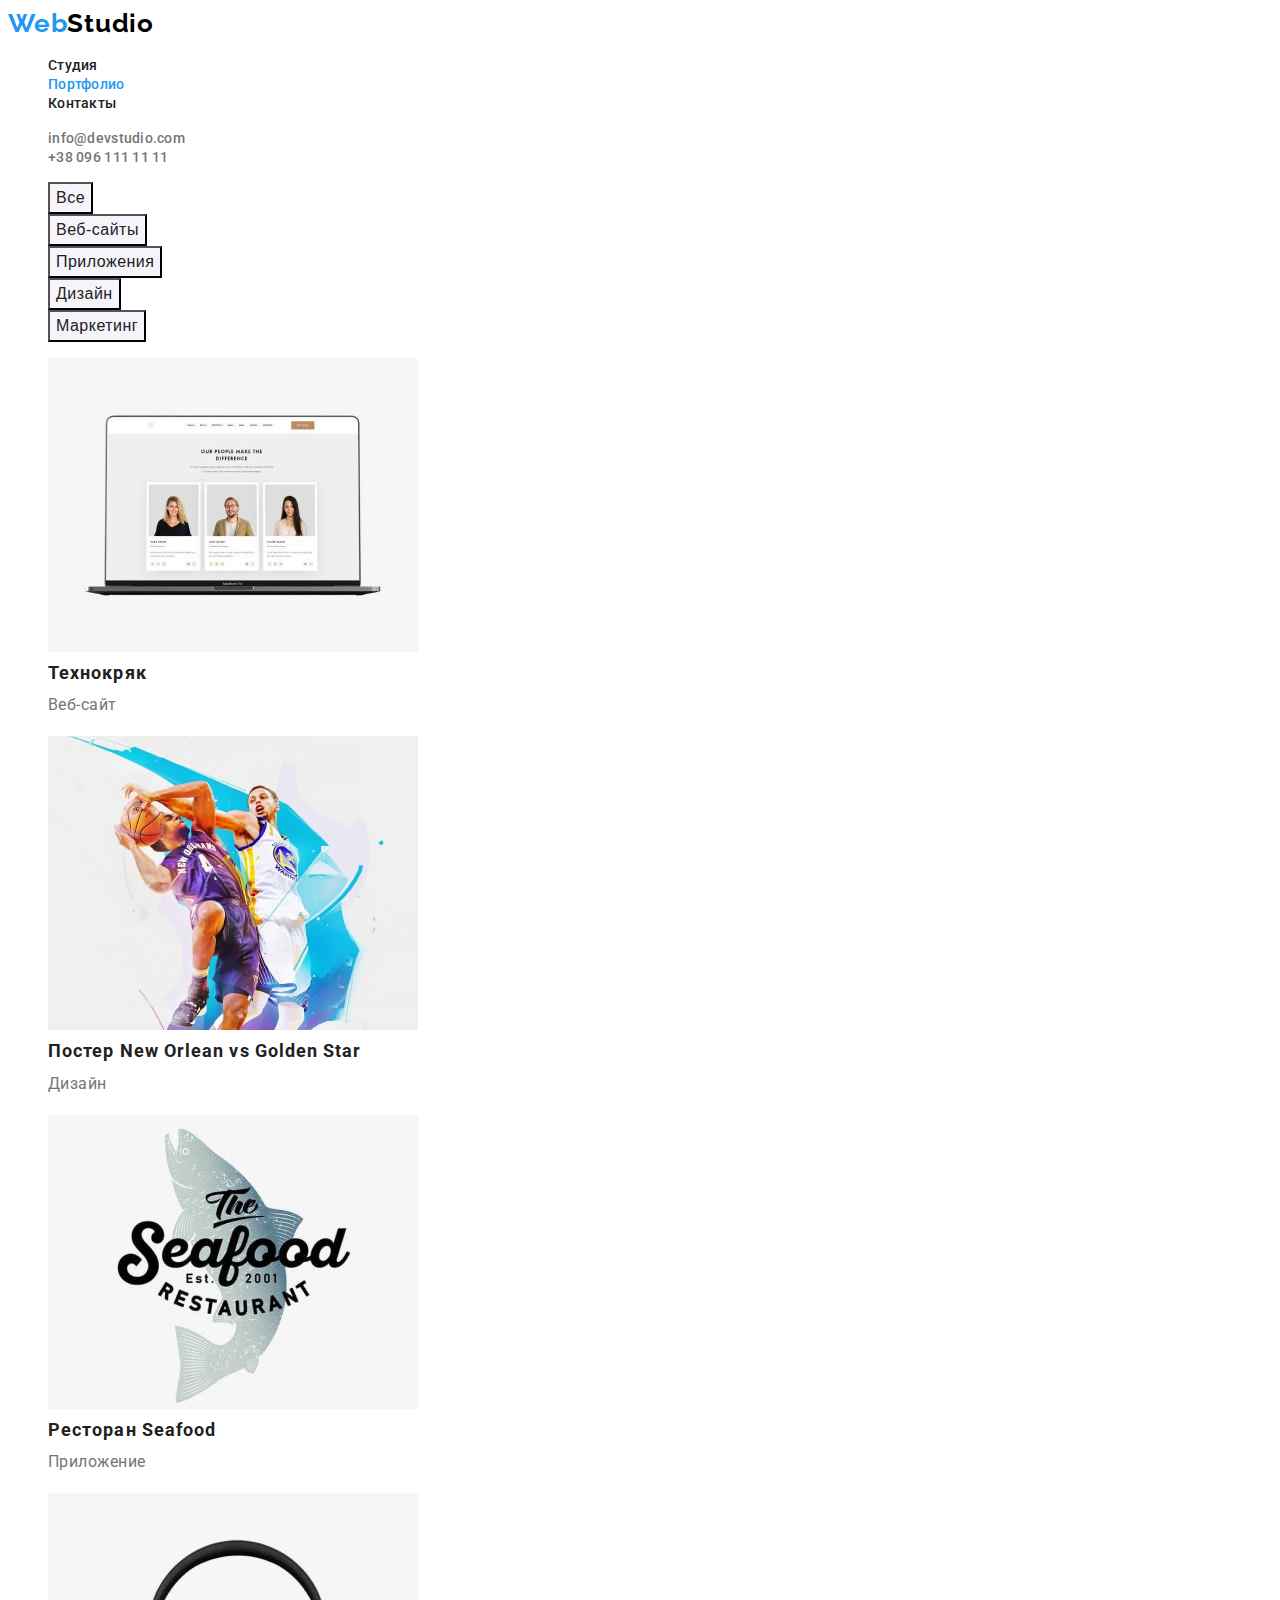
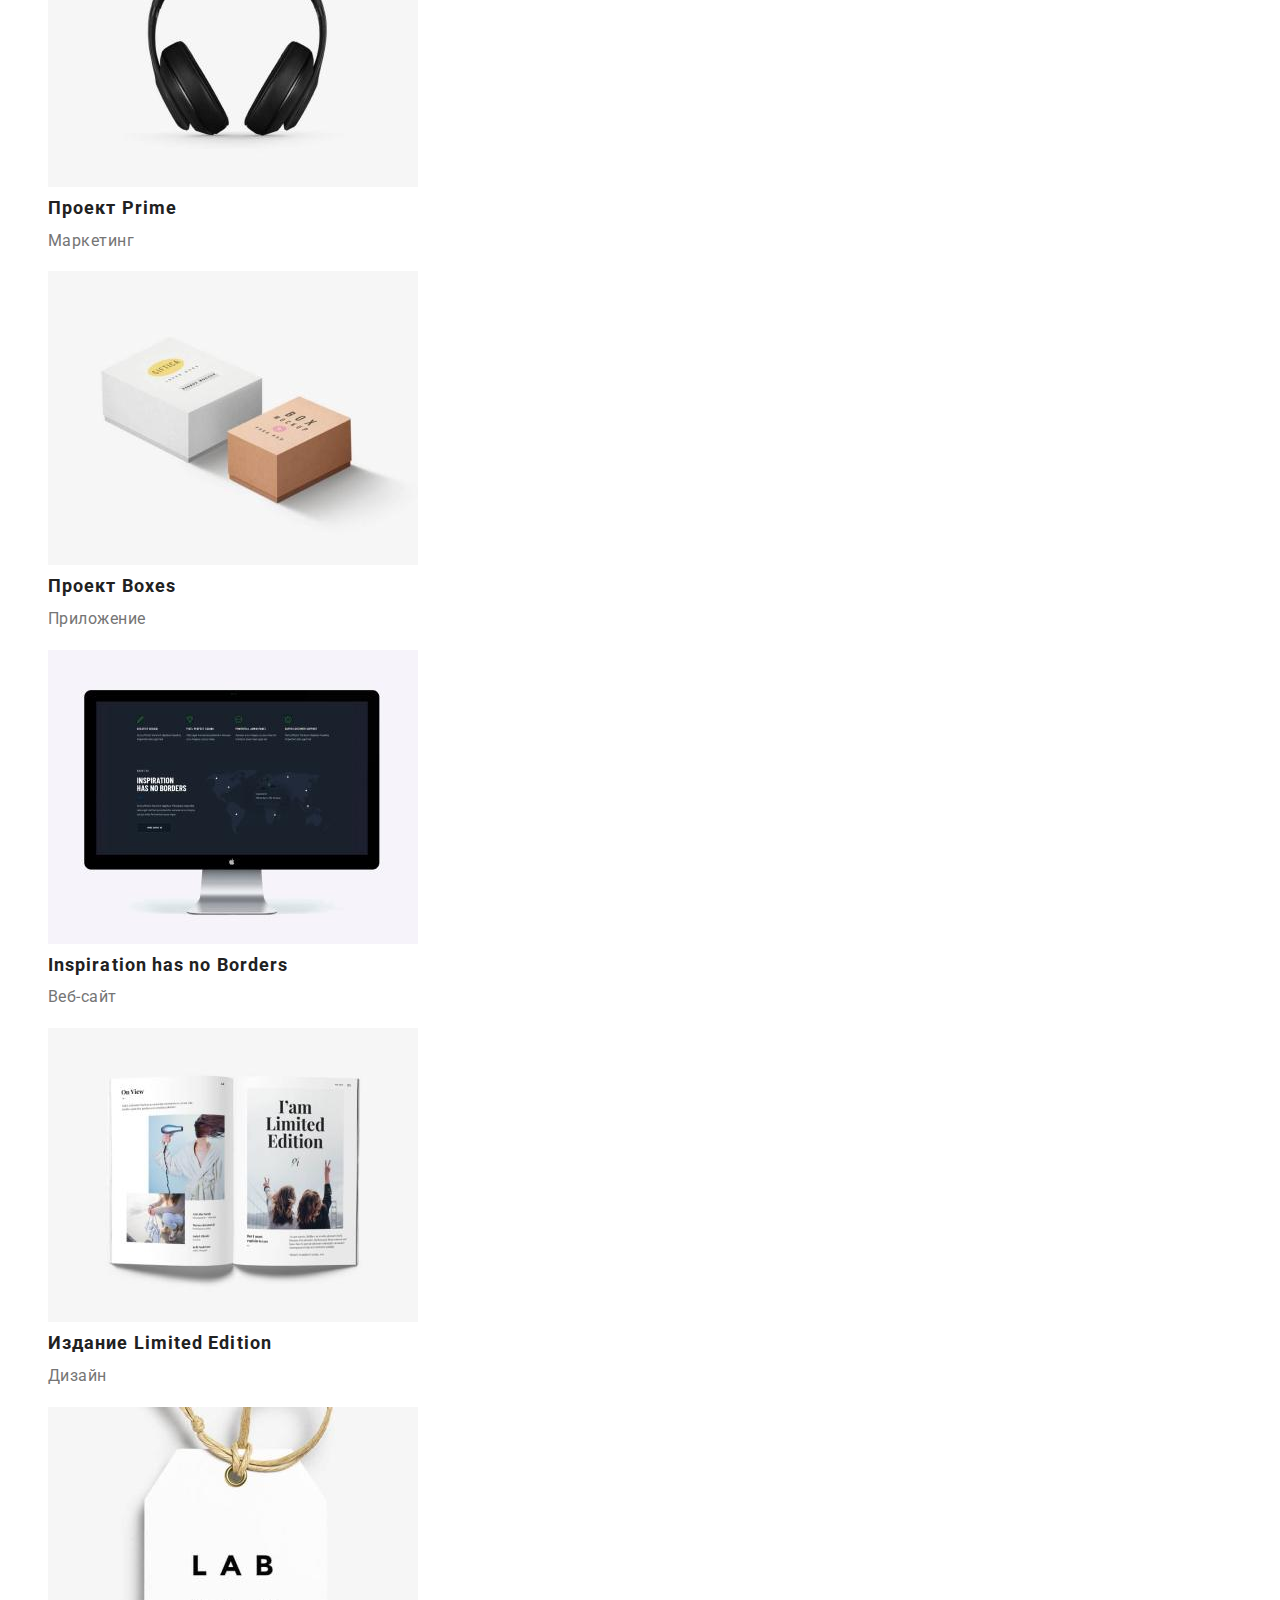
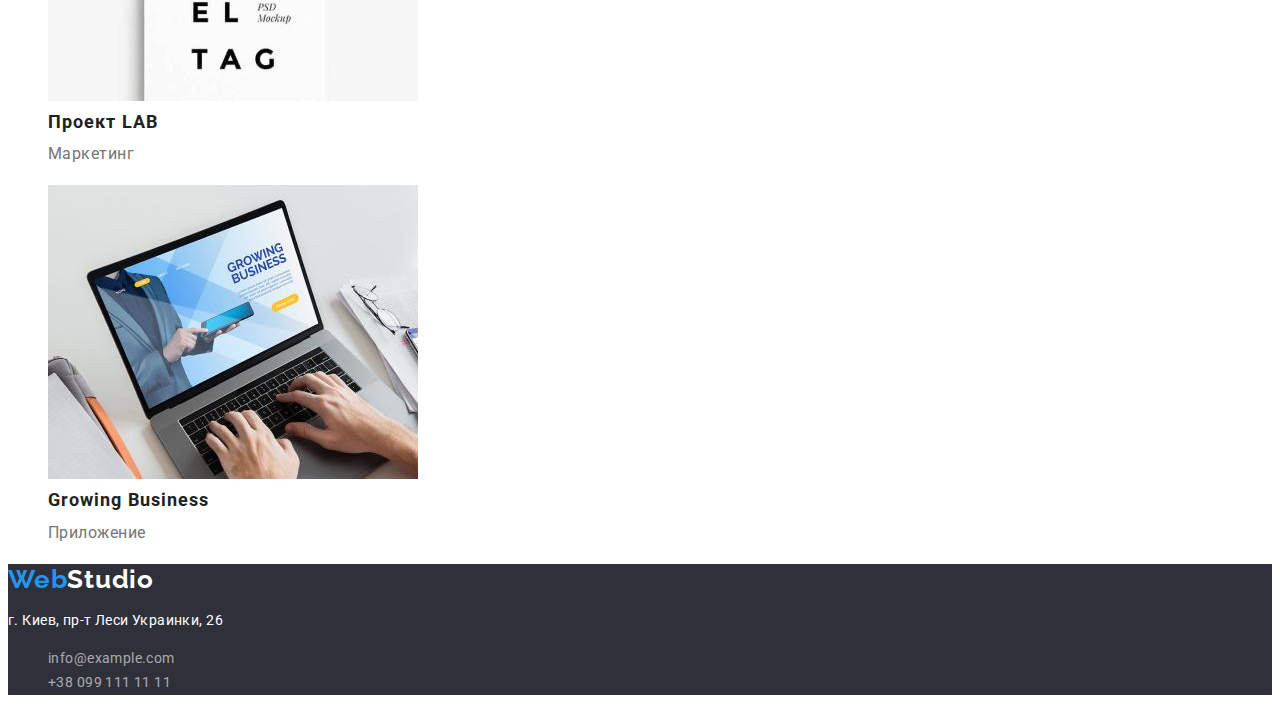
==== portfolio.html @ 773469b7 "Copies all project files from final commit of goit-markup-hw-02 repository" ====
<!DOCTYPE html>
<html lang="ru">
  <head>
    <meta charset="UTF-8" />
    <meta http-equiv="X-UA-Compatible" content="IE=edge" />
    <meta name="viewport" content="width=device-width, initial-scale=1.0" />
    <title>Портфолио</title>
    <link
      rel="stylesheet"
      href="https://cdnjs.cloudflare.com/ajax/libs/modern-normalize/1.0.0/modern-normalize.css"
      integrity="sha512-Zx6MlUMKSVJoQ+83OwhdILe8cSEsCzfqThJd7J/VA2UrK6Ctj85p+xzqfyuNXE5B1k25uUdmJ2OzItbBy9GHAQ=="
      crossorigin="anonymous"
    />
    <link rel="preconnect" href="https://fonts.gstatic.com" />
    <link
      href="https://fonts.googleapis.com/css2?family=Raleway:wght@700&family=Roboto:wght@400;500;700;900&display=swap"
      rel="stylesheet"
    />
    <link rel="stylesheet" href="./CSS/styles.css" />
  </head>
  <body>
    <!--Шапка страницы-->
    <header class="header">
      <a class="logo link" lang="en" href="./index.html"
        >Web<span class="logo-header-part">Studio</span></a
      >
      <nav class="site-nav">
        <ul class="list">
          <li><a class="link action" href="./index.html">Студия</a></li>
          <li>
            <a class="link action current" href="./portfolio.html">Портфолио</a>
          </li>
          <li><a class="link action" href="">Контакты</a></li>
        </ul>
      </nav>
      <ul class="list header-contacts">
        <li>
          <a class="link action" href="mailto:info@devstudio.com"
            >info@devstudio.com</a
          >
        </li>
        <li>
          <a class="link action" href="tel:+380961111111">+38 096 111 11 11</a>
        </li>
      </ul>
    </header>

    <main>
      <!-- Портфолио -->
      <section class="projects">
        <!-- <h1>Проекты компании <span lang="en">Web Studio</span></h1> -->
        <ul class="projects-filter list">
          <li><button class="filter-btn" type="button">Все</button></li>
          <li><button class="filter-btn" type="button">Веб-сайты</button></li>
          <li><button class="filter-btn" type="button">Приложения</button></li>
          <li><button class="filter-btn" type="button">Дизайн</button></li>
          <li><button class="filter-btn" type="button">Маркетинг</button></li>
        </ul>

        <ul class="projects-list list">
          <li>
            <a class="link" href="">
              <img
                src="./images/portfolio/project-img-1.jpg"
                alt="Страница сайта на экране ноутбука"
                width="370"
                height="294"
              />
              <h2 class="project-title">Технокряк</h2>
              <p class="project-text">Веб-сайт</p>
            </a>
          </li>
          <li>
            <a class="link" href="">
              <img
                src="./images/portfolio/project-img-2.jpg"
                alt="Два баскетболиста соперничают за мяч"
                width="370"
                height="294"
              />
              <h2 class="project-title">
                Постер <span lang="en">New Orlean vs Golden Star</span>
              </h2>
              <p class="project-text">Дизайн</p>
            </a>
          </li>
          <li>
            <a class="link" href="">
              <img
                src="./images/portfolio/project-img-3.jpg"
                alt="Логотип ресторана в виде рыбы"
                width="370"
                height="294"
              />
              <h2 class="project-title">
                Ресторан <span lang="en">Seafood</span>
              </h2>
              <p class="project-text">Приложение</p>
            </a>
          </li>
          <li>
            <a class="link" href="">
              <img
                src="./images/portfolio/project-img-4.jpg"
                alt="Наушники для прослушивания музыки"
                width="370"
                height="294"
              />
              <h2 class="project-title">Проект <span lang="en">Prime</span></h2>
              <p class="project-text">Маркетинг</p>
            </a>
          </li>
          <li>
            <a class="link" href="">
              <img
                src="./images/portfolio/project-img-5.jpg"
                alt="Белая и коричневая коробки"
                width="370"
                height="294"
              />
              <h2 class="project-title">Проект <span lang="en">Boxes</span></h2>
              <p class="project-text">Приложение</p>
            </a>
          </li>
          <li>
            <a class="link" href="">
              <img
                src="./images/portfolio/project-img-6.jpg"
                alt="Веб-сайт на экране монитора компьютера"
                width="370"
                height="294"
              />
              <h2 class="project-title" lang="en">
                Inspiration has no Borders
              </h2>
              <p class="project-text">Веб-сайт</p>
            </a>
          </li>
          <li>
            <a class="link" href="">
              <img
                src="./images/portfolio/project-img-7.jpg"
                alt="Разворот журнала"
                width="370"
                height="294"
              />
              <h2 class="project-title">
                Издание <span lang="en">Limited Edition</span>
              </h2>
              <p class="project-text">Дизайн</p>
            </a>
          </li>
          <li>
            <a class="link" href="">
              <img
                src="./images/portfolio/project-img-8.jpg"
                alt="Белая бирка с надписью LAB EL TAG"
                width="370"
                height="294"
              />
              <h2 class="project-title">Проект <span lang="en">LAB</span></h2>
              <p class="project-text">Маркетинг</p>
            </a>
          </li>
          <li>
            <a class="link" href="">
              <img
                src="./images/portfolio/project-img-9.jpg"
                alt="Руки молодого человека на клавиатуре ноутбука"
                width="370"
                height="294"
              />
              <h2 class="project-title" lang="en">Growing Business</h2>
              <p class="project-text">Приложение</p>
            </a>
          </li>
        </ul>
      </section>
    </main>

    <!--Подвал страницы-->
    <footer class="footer">
      <a class="logo link" href="./index.html"
        >Web<span class="logo-footer-part">Studio</span></a
      >
      <address class="address">
        <p class="address-text">г. Киев, пр-т Леси Украинки, 26</p>
        <ul class="list footer-contacts">
          <li>
            <a class="link" href="mailto:info@example.com">info@example.com</a>
          </li>
          <li>
            <a class="link" href="tel:+380991111111">+38 099 111 11 11</a>
          </li>
        </ul>
      </address>
    </footer>
  </body>
</html>
---- CSS/styles.css ----
:root {
  /* Шрифты */
  --primary-font: 'Roboto', sans-serif;
  --secondary-font: 'Raleway', sans-serif;

  /* Фоны */
  --primary-bgc: #ffffff;
  --footer-bgc: #2f303a;
  /* Фон кнопок фильтра и фон секции команды*/
  --secondary-bgc: #f5f4fa;

  /* Заголовки h2-h3, текст кнопок фильтра, текст навигации в шапке */
  --main-title-color: #212121;

  /* Основной текст, контакты в шапке */
  --paragraph-color: #757575;

  /* Цвета логотипа */
  --primary-part-logo-color: #2196f3;
  --header-part-logo-color: #000000;
  --footer-part-logo-color: #ffffff;

  /* Состояние активности: ссылки (текст), кнопки фильтра (фон) */
  --action-color: #2196f3;

  /* Фон кнопки героя при наведении */
  --hero-btn-action-bgc: #188ce8;

  /* Почта и телефон в подвале */
  --fotter-contacts-color: rgba(255, 255, 255, 0.6);

  /* Рамка карточек проектов в портфолио */
  --project-border-color: #eeeeee;
}

body {
  font-family: var(--primary-font);
  background-color: var(--primary-bgc);
}

.list {
  list-style: none;
}

.link {
  text-decoration: none;
}

/* ===========ЛОГО============= */
.logo {
  font-family: var(--secondary-font);
  font-size: 26px;
  line-height: 1.2;
  font-weight: 700;
  letter-spacing: 0.03em;
  color: #2196f3;
}

.logo-header-part {
  color: #000000;
}

.logo-footer-part {
  color: #ffffff;
}
/* =============КОНЕЦ ЛОГО============== */

/* ===============ШАПКА========================= */
.site-nav .link,
.header-contacts .link {
  font-weight: 500;
  font-size: 14px;
  line-height: 1.14;
  letter-spacing: 0.02em;
  color: #212121;
}

.header-contacts .link {
  color: #757575;
}

.action:hover,
.action:focus {
  color: var(--action-color);
}

.site-nav .current {
  color: var(--action-color);
}
/* ===================КОНЕЦ ШАПКИ================== */

/* =================ГЕРОЙ===================== */
.hero {
  background-color: var(--footer-bgc);
}

.hero-title {
  font-weight: 900;
  font-size: 44px;
  line-height: 1.36;
  text-transform: uppercase;
  text-align: center;
  letter-spacing: 0.06em;
  color: #ffffff;
}

.hero-btn {
  font-weight: 700;
  font-size: 16px;
  line-height: 1.87;
  text-align: center;
  letter-spacing: 0.06em;
  color: #ffffff;
  background-color: #2196f3;
  cursor: pointer;
}

.action-btn:hover,
.action-btn:focus {
  background-color: var(--hero-btn-action-bgc);
}
/* ===============КОНЕЦ ГЕРОЯ=================== */

/* ================ПРЕИМУЩЕСТВА================ */
.advantages-title {
  font-weight: 700;
  font-size: 14px;
  line-height: 1.14;
  letter-spacing: 0.03em;
  text-transform: uppercase;
  color: var(--main-title-color);
}

.advantages-text {
  font-weight: 400;
  font-size: 14px;
  line-height: 1.71;
  letter-spacing: 0.03em;
  color: var(--paragraph-color);
}
/* ==============КОНЕЦ ПРЕИМУЩЕСТВА=============== */

/* ============ВОЗМОЖНОСТИ и КОМАНДА==============*/
.abilities-title,
.team-title {
  font-weight: 700;
  font-size: 36px;
  line-height: 1.17;
  /* text-align: center; */
  letter-spacing: 0.03em;
  color: var(--main-title-color);
}

.team {
  background-color: var(--secondary-bgc);
}

.team-member,
.team-member-profesion {
  font-weight: 500;
  font-size: 16px;
  line-height: 1.19;
  /* text-align: center; */
  letter-spacing: 0.03em;
  color: var(--main-title-color);
}

.team-member-profesion {
  font-weight: 400;
  color: var(--paragraph-color);
}
/* КОНЕЦ ВОЗМОЖНОСТИ и КОМАНДА */

/* ПОРТФОЛИО */
.filter-btn {
  font-weight: 500;
  font-size: 16px;
  line-height: 1.62;
  text-align: center;
  letter-spacing: 0.03em;
  color: #212121;
  background-color: var(--secondary-bgc);
  cursor: pointer;
}

.filter-btn:hover,
.filter-btn:focus {
  color: #ffffff;
  background-color: var(--action-color);
}

.project-title {
  font-weight: 700;
  font-size: 18px;
  line-height: 0.2;
  letter-spacing: 0.06em;
  color: var(--main-title-color);
}

.project-text {
  font-weight: 400;
  font-size: 16px;
  line-height: 1.87;
  letter-spacing: 0.03em;
  color: var(--paragraph-color);
}
/* КОНЕЦ ПОРТФОЛИО */

/* ПОДВАЛ */
.footer {
  background-color: var(--footer-bgc);
}
.address {
  font-weight: 400;
  font-style: normal;
  font-size: 14px;
  line-height: 1.71;
  letter-spacing: 0.03em;
  color: #ffffff;
}

.address .link {
  color: rgba(255, 255, 255, 0.6);
}
/* КОНЕЦ ПОДВАЛА */
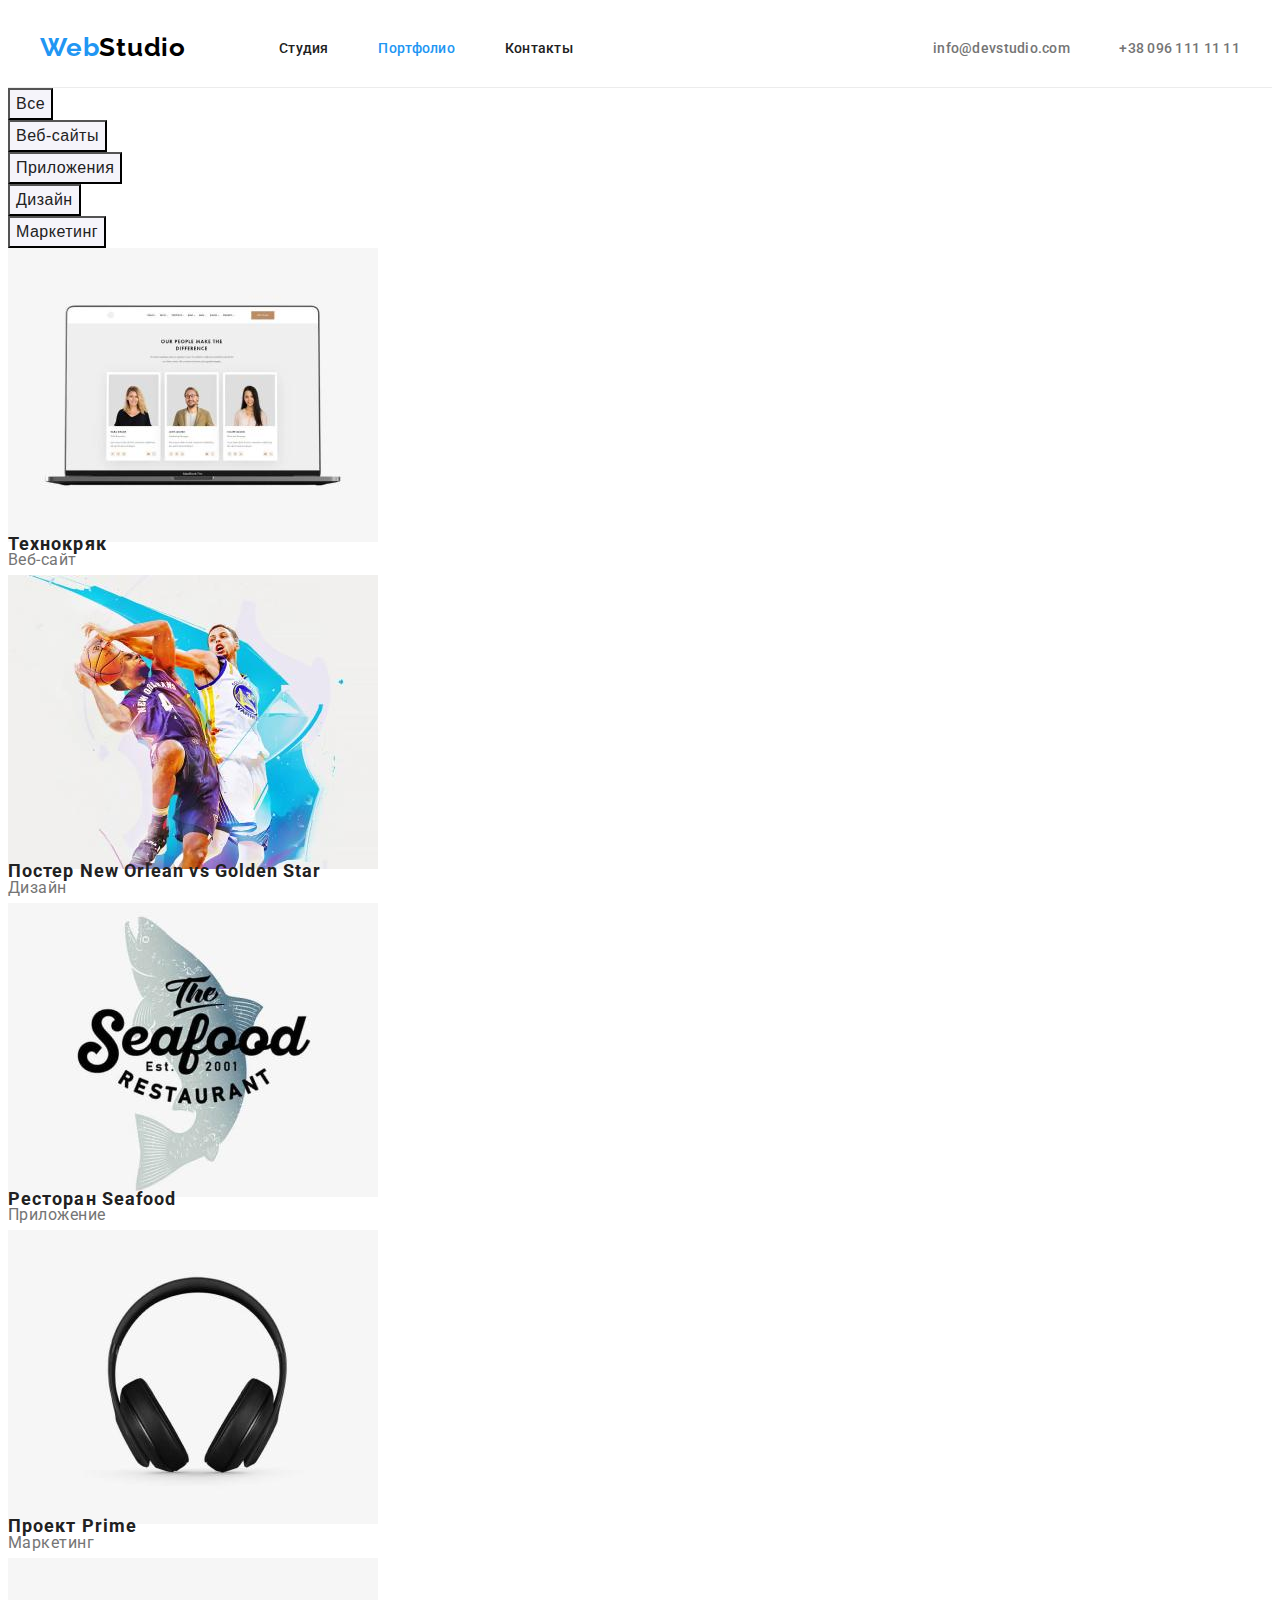
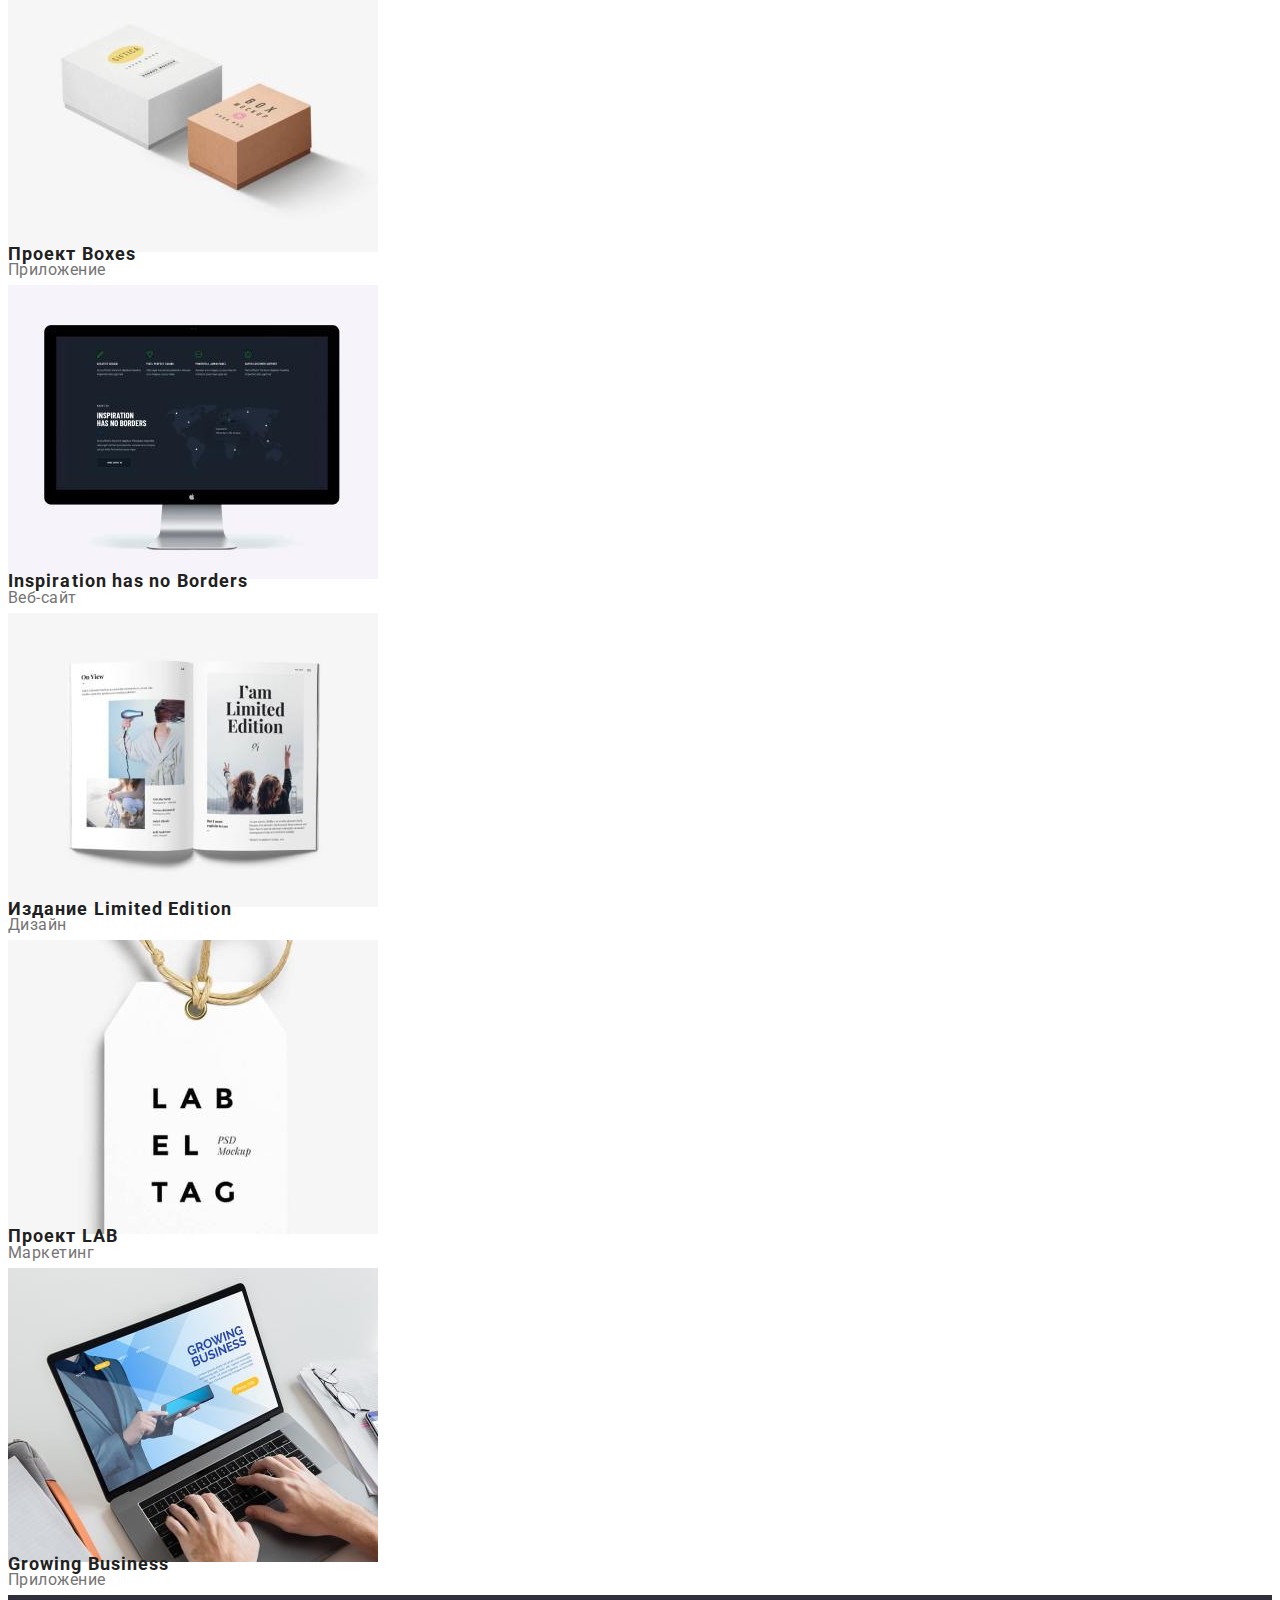
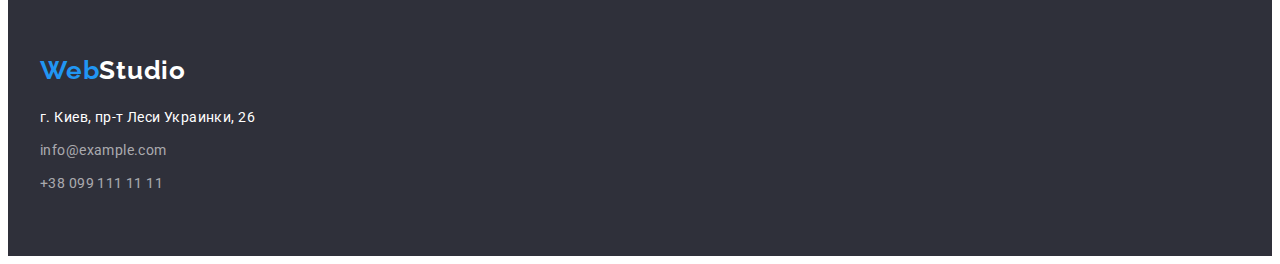
==== commit a6ae9d34: "Adds positioning of elements in main page" ====
--- a/portfolio.html
+++ b/portfolio.html
@@ -21,28 +21,34 @@
   <body>
     <!--Шапка страницы-->
     <header class="header">
-      <a class="logo link" lang="en" href="./index.html"
-        >Web<span class="logo-header-part">Studio</span></a
-      >
-      <nav class="site-nav">
-        <ul class="list">
-          <li><a class="link action" href="./index.html">Студия</a></li>
-          <li>
-            <a class="link action current" href="./portfolio.html">Портфолио</a>
-          </li>
-          <li><a class="link action" href="">Контакты</a></li>
+      <div class="container">
+        <a class="logo link" lang="en" href="./index.html"
+          >Web<span class="logo-header-part">Studio</span></a
+        >
+        <nav class="site-nav">
+          <ul class="list">
+            <li><a class="link action" href="./index.html">Студия</a></li>
+            <li>
+              <a class="link action current" href="./portfolio.html"
+                >Портфолио</a
+              >
+            </li>
+            <li><a class="link action" href="">Контакты</a></li>
+          </ul>
+        </nav>
+        <ul class="list header-contacts">
+          <li>
+            <a class="link action" href="mailto:info@devstudio.com"
+              >info@devstudio.com</a
+            >
+          </li>
+          <li>
+            <a class="link action" href="tel:+380961111111"
+              >+38 096 111 11 11</a
+            >
+          </li>
         </ul>
-      </nav>
-      <ul class="list header-contacts">
-        <li>
-          <a class="link action" href="mailto:info@devstudio.com"
-            >info@devstudio.com</a
-          >
-        </li>
-        <li>
-          <a class="link action" href="tel:+380961111111">+38 096 111 11 11</a>
-        </li>
-      </ul>
+      </div>
     </header>
 
     <main>
@@ -180,20 +186,24 @@
 
     <!--Подвал страницы-->
     <footer class="footer">
-      <a class="logo link" href="./index.html"
-        >Web<span class="logo-footer-part">Studio</span></a
-      >
-      <address class="address">
-        <p class="address-text">г. Киев, пр-т Леси Украинки, 26</p>
-        <ul class="list footer-contacts">
-          <li>
-            <a class="link" href="mailto:info@example.com">info@example.com</a>
-          </li>
-          <li>
-            <a class="link" href="tel:+380991111111">+38 099 111 11 11</a>
-          </li>
-        </ul>
-      </address>
+      <div class="container">
+        <a class="logo link" href="./index.html"
+          >Web<span class="logo-footer-part">Studio</span></a
+        >
+        <address class="address">
+          <p class="address-text">г. Киев, пр-т Леси Украинки, 26</p>
+          <ul class="list footer-contacts">
+            <li class="item">
+              <a class="link" href="mailto:info@example.com"
+                >info@example.com</a
+              >
+            </li>
+            <li class="item">
+              <a class="link" href="tel:+380991111111">+38 099 111 11 11</a>
+            </li>
+          </ul>
+        </address>
+      </div>
     </footer>
   </body>
 </html>
--- a/CSS/styles.css
+++ b/CSS/styles.css
@@ -1,4 +1,10 @@
 :root {
+  /* Паддинги секций */
+  --section-pdg: 94px;
+
+  /* Основной зазор */
+  --primary-gap: 30px;
+
   /* Шрифты */
   --primary-font: 'Roboto', sans-serif;
   --secondary-font: 'Raleway', sans-serif;
@@ -38,6 +44,26 @@
   background-color: var(--primary-bgc);
 }
 
+h1,
+h2,
+h3,
+h4,
+h5,
+h6,
+p {
+  margin: 0;
+}
+
+ul,
+ol {
+  margin: 0;
+  padding: 0;
+}
+
+img {
+  display: block;
+}
+
 .list {
   list-style: none;
 }
@@ -46,8 +72,17 @@
   text-decoration: none;
 }
 
+.container {
+  max-width: 1200px;
+  padding-left: 15px;
+  padding-right: 15px;
+  margin: 0 auto;
+  /* background-color: burlywood; */
+}
+
 /* ===========ЛОГО============= */
 .logo {
+  margin-right: 93px;
   font-family: var(--secondary-font);
   font-size: 26px;
   line-height: 1.2;
@@ -66,6 +101,10 @@
 /* =============КОНЕЦ ЛОГО============== */
 
 /* ===============ШАПКА========================= */
+.header {
+  border-bottom: 1px solid #ececec;
+}
+
 .site-nav .link,
 .header-contacts .link {
   font-weight: 500;
@@ -75,6 +114,10 @@
   color: #212121;
 }
 
+.header .link {
+  padding: 24px 0;
+}
+
 .header-contacts .link {
   color: #757575;
 }
@@ -87,31 +130,59 @@
 .site-nav .current {
   color: var(--action-color);
 }
+
+.header .container {
+  display: flex;
+  align-items: center;
+}
+
+.site-nav .list {
+  display: flex;
+  width: 294px;
+  justify-content: space-between;
+}
+
+.header-contacts {
+  display: flex;
+  width: 307px;
+  margin-left: auto;
+  justify-content: space-between;
+}
+
 /* ===================КОНЕЦ ШАПКИ================== */
 
 /* =================ГЕРОЙ===================== */
 .hero {
+  padding: 200px 0;
+
   background-color: var(--footer-bgc);
+  text-align: center;
 }
 
 .hero-title {
+  margin: 0 auto;
+  width: 696px;
+  margin-bottom: 30px;
   font-weight: 900;
   font-size: 44px;
-  line-height: 1.36;
+  line-height: 1.363636363636364;
   text-transform: uppercase;
-  text-align: center;
   letter-spacing: 0.06em;
   color: #ffffff;
 }
 
 .hero-btn {
+  min-width: 200px;
+  padding: 10px 32px;
   font-weight: 700;
   font-size: 16px;
-  line-height: 1.87;
+  line-height: 1.875;
   text-align: center;
   letter-spacing: 0.06em;
   color: #ffffff;
   background-color: #2196f3;
+  border: transparent;
+  border-radius: 4px;
   cursor: pointer;
 }
 
@@ -122,10 +193,27 @@
 /* ===============КОНЕЦ ГЕРОЯ=================== */
 
 /* ================ПРЕИМУЩЕСТВА================ */
+.advantages {
+  padding: var(--section-pdg) 0;
+}
+
+/* Скрытый заголовок секции */
+.visually-hidden {
+  position: absolute !important;
+  clip: rect(1px 1px 1px 1px); /* IE6 IE7 */
+  clip: rect(1px 1px 1px 1px);
+  padding: 0 !important;
+  border: 0 !important;
+  height: 1px !important;
+  width: 1px !important;
+  overflow: hidden;
+}
+
 .advantages-title {
+  margin-bottom: 10px;
   font-weight: 700;
   font-size: 14px;
-  line-height: 1.14;
+  line-height: 1.1721;
   letter-spacing: 0.03em;
   text-transform: uppercase;
   color: var(--main-title-color);
@@ -134,25 +222,64 @@
 .advantages-text {
   font-weight: 400;
   font-size: 14px;
-  line-height: 1.71;
+  line-height: 1.714285714285714;
+  /* line-height: 1.8; */
   letter-spacing: 0.03em;
   color: var(--paragraph-color);
 }
+
+.advantages .list {
+  display: flex;
+  flex-wrap: wrap;
+  /* margin-left: -30px;
+  margin-top: -30px; */
+}
+
+.advantages-item {
+  /* margin-left: 30px;
+  margin-top: 30px; */
+  flex-basis: calc((100% - 90px) / 4);
+  margin-right: var(--primary-gap);
+}
+
+.advantages-item:last-child {
+  margin-right: 0;
+}
+
 /* ==============КОНЕЦ ПРЕИМУЩЕСТВА=============== */
 
 /* ============ВОЗМОЖНОСТИ и КОМАНДА==============*/
 .abilities-title,
 .team-title {
+  margin-bottom: 50px;
   font-weight: 700;
   font-size: 36px;
   line-height: 1.17;
-  /* text-align: center; */
+  text-align: center;
   letter-spacing: 0.03em;
   color: var(--main-title-color);
+}
+
+.abilities {
+  padding: var(--section-pdg) 0;
+}
+
+.abilities-list {
+  display: flex;
+}
+
+.abilities-item {
+  margin-right: var(--primary-gap);
+  flex-basis: calc((100% - 60px) / 3);
+}
+
+.abilities-item:last-child {
+  margin-right: 0;
 }
 
 .team {
   background-color: var(--secondary-bgc);
+  padding: var(--section-pdg) 0;
 }
 
 .team-member,
@@ -160,7 +287,7 @@
   font-weight: 500;
   font-size: 16px;
   line-height: 1.19;
-  /* text-align: center; */
+  text-align: center;
   letter-spacing: 0.03em;
   color: var(--main-title-color);
 }
@@ -169,6 +296,32 @@
   font-weight: 400;
   color: var(--paragraph-color);
 }
+
+.team-title {
+  margin-bottom: 50px;
+}
+
+.team .list {
+  display: flex;
+  flex-wrap: wrap;
+  margin-top: calc(-1 * var(--primary-gap));
+  margin-left: calc(-1 * var(--primary-gap));
+}
+
+.team-item {
+  margin-top: var(--primary-gap);
+  margin-left: var(--primary-gap);
+  flex-basis: calc((100% - 120px) / 4);
+}
+
+.team-item-thumb {
+  padding: 30px 0;
+}
+
+.team-member {
+  margin-bottom: 10px;
+}
+
 /* КОНЕЦ ВОЗМОЖНОСТИ и КОМАНДА */
 
 /* ПОРТФОЛИО */
@@ -209,7 +362,24 @@
 /* ПОДВАЛ */
 .footer {
   background-color: var(--footer-bgc);
-}
+  padding: 60px 0;
+  /* display: flex; */
+}
+
+.footer .logo {
+  display: block;
+  margin-bottom: 20px;
+}
+
+.address-text,
+.footer-contacts .item {
+  margin-bottom: 9px;
+}
+
+.footer-contacts .item:last-child {
+  margin-bottom: 0px;
+}
+
 .address {
   font-weight: 400;
   font-style: normal;
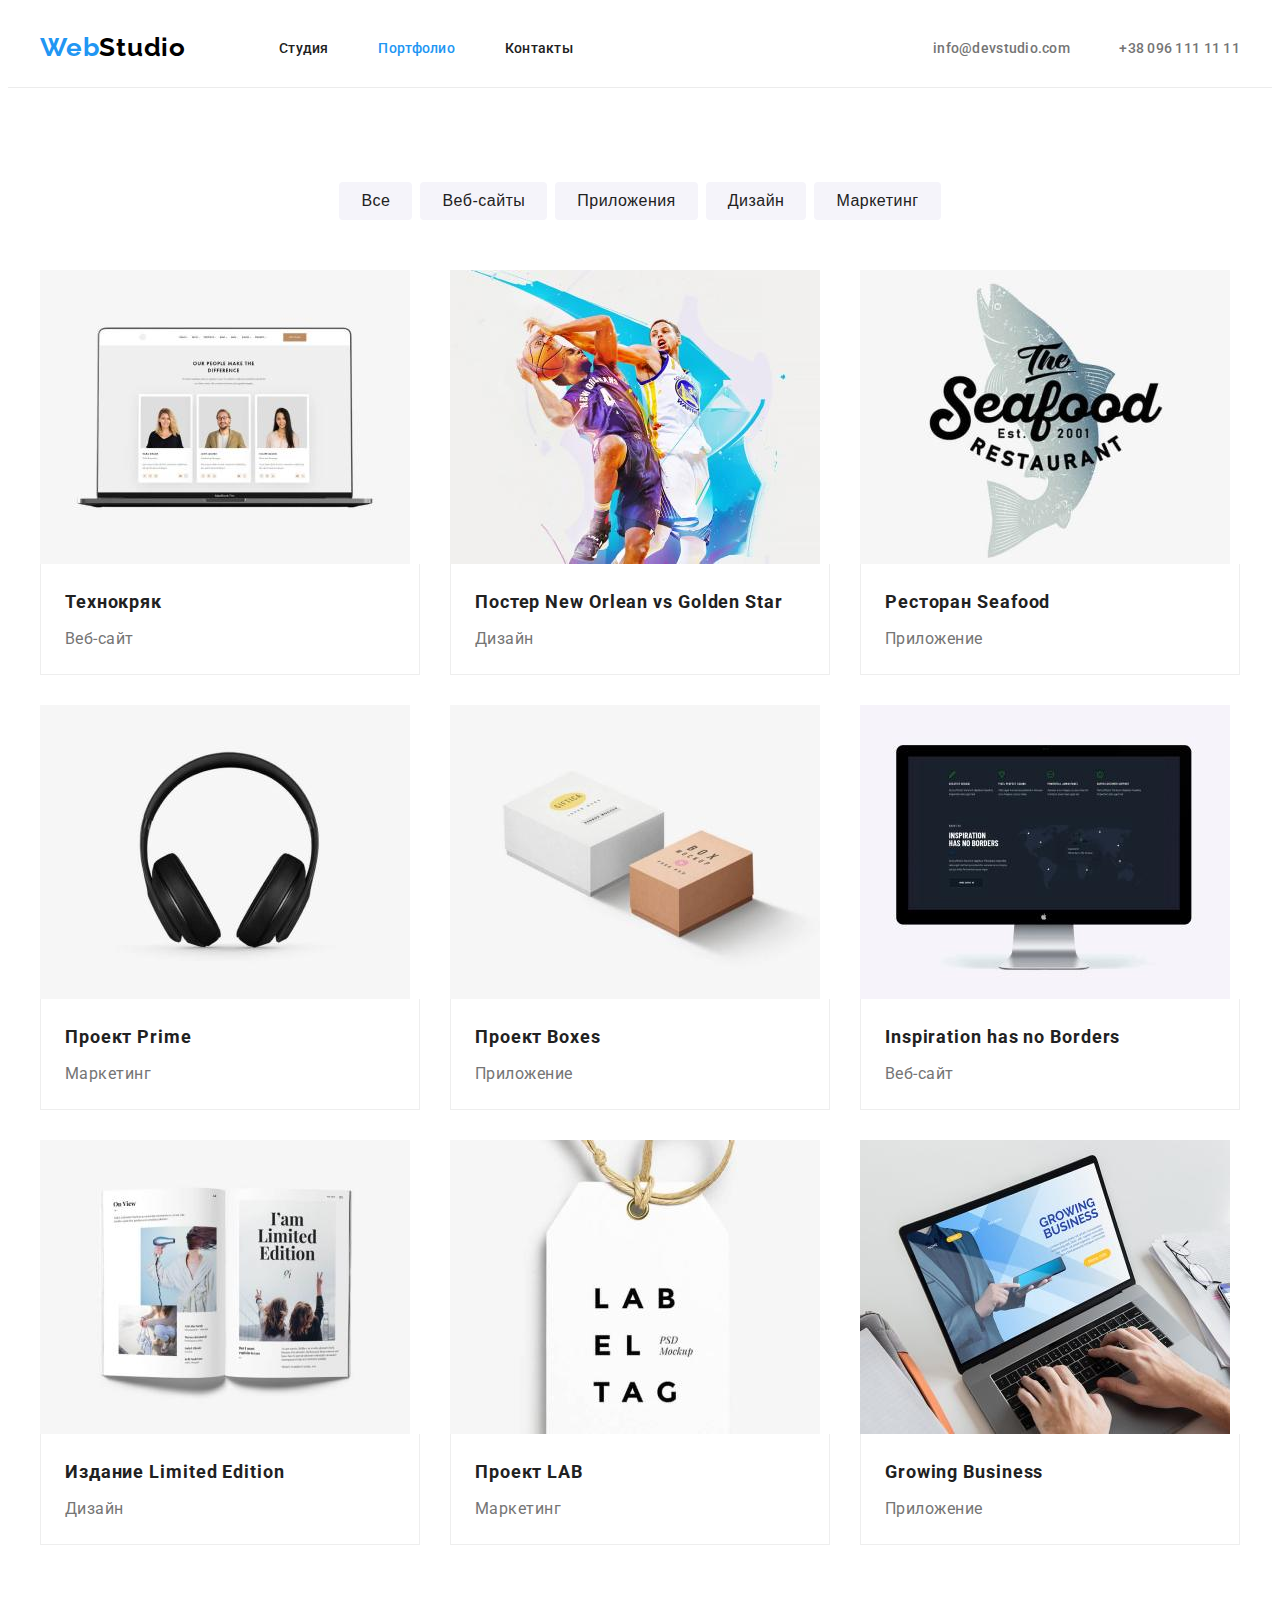
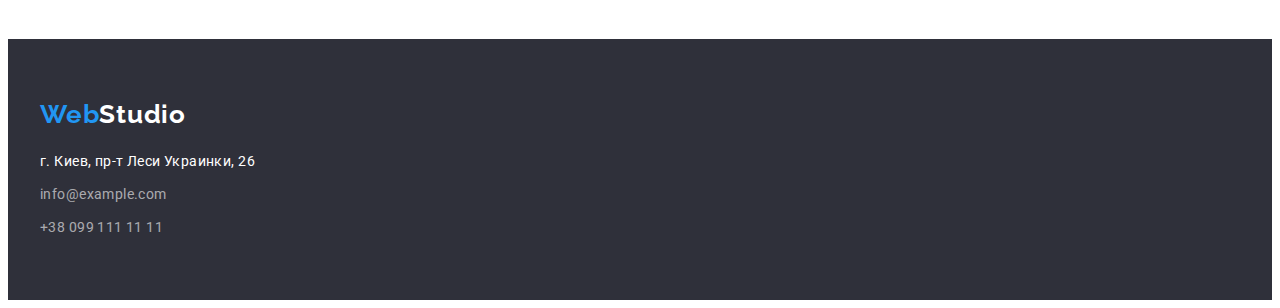
==== commit d76eafcc: "Adds positioning of elements in portfolio page" ====
--- a/portfolio.html
+++ b/portfolio.html
@@ -54,133 +54,171 @@
     <main>
       <!-- Портфолио -->
       <section class="projects">
-        <!-- <h1>Проекты компании <span lang="en">Web Studio</span></h1> -->
-        <ul class="projects-filter list">
-          <li><button class="filter-btn" type="button">Все</button></li>
-          <li><button class="filter-btn" type="button">Веб-сайты</button></li>
-          <li><button class="filter-btn" type="button">Приложения</button></li>
-          <li><button class="filter-btn" type="button">Дизайн</button></li>
-          <li><button class="filter-btn" type="button">Маркетинг</button></li>
-        </ul>
+        <div class="container">
+          <h1 class="visually-hidden">
+            Проекты компании <span lang="en">Web Studio</span>
+          </h1>
+          <ul class="projects-filter list">
+            <li class="filter-list-item">
+              <button class="filter-btn" type="button">Все</button>
+            </li>
+            <li class="filter-list-item">
+              <button class="filter-btn" type="button">Веб-сайты</button>
+            </li>
+            <li class="filter-list-item">
+              <button class="filter-btn" type="button">Приложения</button>
+            </li>
+            <li class="filter-list-item">
+              <button class="filter-btn" type="button">Дизайн</button>
+            </li>
+            <li class="filter-list-item">
+              <button class="filter-btn" type="button">Маркетинг</button>
+            </li>
+          </ul>
 
-        <ul class="projects-list list">
-          <li>
-            <a class="link" href="">
-              <img
-                src="./images/portfolio/project-img-1.jpg"
-                alt="Страница сайта на экране ноутбука"
-                width="370"
-                height="294"
-              />
-              <h2 class="project-title">Технокряк</h2>
-              <p class="project-text">Веб-сайт</p>
-            </a>
-          </li>
-          <li>
-            <a class="link" href="">
-              <img
-                src="./images/portfolio/project-img-2.jpg"
-                alt="Два баскетболиста соперничают за мяч"
-                width="370"
-                height="294"
-              />
-              <h2 class="project-title">
-                Постер <span lang="en">New Orlean vs Golden Star</span>
-              </h2>
-              <p class="project-text">Дизайн</p>
-            </a>
-          </li>
-          <li>
-            <a class="link" href="">
-              <img
-                src="./images/portfolio/project-img-3.jpg"
-                alt="Логотип ресторана в виде рыбы"
-                width="370"
-                height="294"
-              />
-              <h2 class="project-title">
-                Ресторан <span lang="en">Seafood</span>
-              </h2>
-              <p class="project-text">Приложение</p>
-            </a>
-          </li>
-          <li>
-            <a class="link" href="">
-              <img
-                src="./images/portfolio/project-img-4.jpg"
-                alt="Наушники для прослушивания музыки"
-                width="370"
-                height="294"
-              />
-              <h2 class="project-title">Проект <span lang="en">Prime</span></h2>
-              <p class="project-text">Маркетинг</p>
-            </a>
-          </li>
-          <li>
-            <a class="link" href="">
-              <img
-                src="./images/portfolio/project-img-5.jpg"
-                alt="Белая и коричневая коробки"
-                width="370"
-                height="294"
-              />
-              <h2 class="project-title">Проект <span lang="en">Boxes</span></h2>
-              <p class="project-text">Приложение</p>
-            </a>
-          </li>
-          <li>
-            <a class="link" href="">
-              <img
-                src="./images/portfolio/project-img-6.jpg"
-                alt="Веб-сайт на экране монитора компьютера"
-                width="370"
-                height="294"
-              />
-              <h2 class="project-title" lang="en">
-                Inspiration has no Borders
-              </h2>
-              <p class="project-text">Веб-сайт</p>
-            </a>
-          </li>
-          <li>
-            <a class="link" href="">
-              <img
-                src="./images/portfolio/project-img-7.jpg"
-                alt="Разворот журнала"
-                width="370"
-                height="294"
-              />
-              <h2 class="project-title">
-                Издание <span lang="en">Limited Edition</span>
-              </h2>
-              <p class="project-text">Дизайн</p>
-            </a>
-          </li>
-          <li>
-            <a class="link" href="">
-              <img
-                src="./images/portfolio/project-img-8.jpg"
-                alt="Белая бирка с надписью LAB EL TAG"
-                width="370"
-                height="294"
-              />
-              <h2 class="project-title">Проект <span lang="en">LAB</span></h2>
-              <p class="project-text">Маркетинг</p>
-            </a>
-          </li>
-          <li>
-            <a class="link" href="">
-              <img
-                src="./images/portfolio/project-img-9.jpg"
-                alt="Руки молодого человека на клавиатуре ноутбука"
-                width="370"
-                height="294"
-              />
-              <h2 class="project-title" lang="en">Growing Business</h2>
-              <p class="project-text">Приложение</p>
-            </a>
-          </li>
-        </ul>
+          <ul class="projects-list list">
+            <li class="projects-list-item">
+              <a class="link" href="">
+                <img
+                  src="./images/portfolio/project-img-1.jpg"
+                  alt="Страница сайта на экране ноутбука"
+                  width="370"
+                  height="294"
+                />
+                <div class="projects-item-thumb">
+                  <h2 class="project-title">Технокряк</h2>
+                  <p class="project-text">Веб-сайт</p>
+                </div>
+              </a>
+            </li>
+            <li class="projects-list-item">
+              <a class="link" href="">
+                <img
+                  src="./images/portfolio/project-img-2.jpg"
+                  alt="Два баскетболиста соперничают за мяч"
+                  width="370"
+                  height="294"
+                />
+                <div class="projects-item-thumb">
+                  <h2 class="project-title">
+                    Постер <span lang="en">New Orlean vs Golden Star</span>
+                  </h2>
+                  <p class="project-text">Дизайн</p>
+                </div>
+              </a>
+            </li>
+            <li class="projects-list-item">
+              <a class="link" href="">
+                <img
+                  src="./images/portfolio/project-img-3.jpg"
+                  alt="Логотип ресторана в виде рыбы"
+                  width="370"
+                  height="294"
+                />
+                <div class="projects-item-thumb">
+                  <h2 class="project-title">
+                    Ресторан <span lang="en">Seafood</span>
+                  </h2>
+                  <p class="project-text">Приложение</p>
+                </div>
+              </a>
+            </li>
+            <li class="projects-list-item">
+              <a class="link" href="">
+                <img
+                  src="./images/portfolio/project-img-4.jpg"
+                  alt="Наушники для прослушивания музыки"
+                  width="370"
+                  height="294"
+                />
+                <div class="projects-item-thumb">
+                  <h2 class="project-title">
+                    Проект <span lang="en">Prime</span>
+                  </h2>
+                  <p class="project-text">Маркетинг</p>
+                </div>
+              </a>
+            </li>
+            <li class="projects-list-item">
+              <a class="link" href="">
+                <img
+                  src="./images/portfolio/project-img-5.jpg"
+                  alt="Белая и коричневая коробки"
+                  width="370"
+                  height="294"
+                />
+                <div class="projects-item-thumb">
+                  <h2 class="project-title">
+                    Проект <span lang="en">Boxes</span>
+                  </h2>
+                  <p class="project-text">Приложение</p>
+                </div>
+              </a>
+            </li>
+            <li class="projects-list-item">
+              <a class="link" href="">
+                <img
+                  src="./images/portfolio/project-img-6.jpg"
+                  alt="Веб-сайт на экране монитора компьютера"
+                  width="370"
+                  height="294"
+                />
+                <div class="projects-item-thumb">
+                  <h2 class="project-title" lang="en">
+                    Inspiration has no Borders
+                  </h2>
+                  <p class="project-text">Веб-сайт</p>
+                </div>
+              </a>
+            </li>
+            <li class="projects-list-item">
+              <a class="link" href="">
+                <img
+                  src="./images/portfolio/project-img-7.jpg"
+                  alt="Разворот журнала"
+                  width="370"
+                  height="294"
+                />
+                <div class="projects-item-thumb">
+                  <h2 class="project-title">
+                    Издание <span lang="en">Limited Edition</span>
+                  </h2>
+                  <p class="project-text">Дизайн</p>
+                </div>
+              </a>
+            </li>
+            <li class="projects-list-item">
+              <a class="link" href="">
+                <img
+                  src="./images/portfolio/project-img-8.jpg"
+                  alt="Белая бирка с надписью LAB EL TAG"
+                  width="370"
+                  height="294"
+                />
+                <div class="projects-item-thumb">
+                  <h2 class="project-title">
+                    Проект <span lang="en">LAB</span>
+                  </h2>
+                  <p class="project-text">Маркетинг</p>
+                </div>
+              </a>
+            </li>
+            <li class="projects-list-item">
+              <a class="link" href="">
+                <img
+                  src="./images/portfolio/project-img-9.jpg"
+                  alt="Руки молодого человека на клавиатуре ноутбука"
+                  width="370"
+                  height="294"
+                />
+                <div class="projects-item-thumb">
+                  <h2 class="project-title" lang="en">Growing Business</h2>
+                  <p class="project-text">Приложение</p>
+                </div>
+              </a>
+            </li>
+          </ul>
+        </div>
       </section>
     </main>
 
--- a/CSS/styles.css
+++ b/CSS/styles.css
@@ -77,7 +77,6 @@
   padding-left: 15px;
   padding-right: 15px;
   margin: 0 auto;
-  /* background-color: burlywood; */
 }
 
 /* ===========ЛОГО============= */
@@ -223,7 +222,6 @@
   font-weight: 400;
   font-size: 14px;
   line-height: 1.714285714285714;
-  /* line-height: 1.8; */
   letter-spacing: 0.03em;
   color: var(--paragraph-color);
 }
@@ -231,13 +229,9 @@
 .advantages .list {
   display: flex;
   flex-wrap: wrap;
-  /* margin-left: -30px;
-  margin-top: -30px; */
 }
 
 .advantages-item {
-  /* margin-left: 30px;
-  margin-top: 30px; */
   flex-basis: calc((100% - 90px) / 4);
   margin-right: var(--primary-gap);
 }
@@ -266,6 +260,7 @@
 
 .abilities-list {
   display: flex;
+  flex-wrap: wrap;
 }
 
 .abilities-item {
@@ -328,7 +323,7 @@
 .filter-btn {
   font-weight: 500;
   font-size: 16px;
-  line-height: 1.62;
+  line-height: 1.625;
   text-align: center;
   letter-spacing: 0.03em;
   color: #212121;
@@ -345,9 +340,10 @@
 .project-title {
   font-weight: 700;
   font-size: 18px;
-  line-height: 0.2;
-  letter-spacing: 0.06em;
+  line-height: 2;
+  letter-spacing: 0.05em;
   color: var(--main-title-color);
+  margin-bottom: 4px;
 }
 
 .project-text {
@@ -357,13 +353,56 @@
   letter-spacing: 0.03em;
   color: var(--paragraph-color);
 }
+
+.projects {
+  padding: var(--section-pdg) 0;
+}
+
+.projects-filter {
+  display: flex;
+  justify-content: center;
+  margin-bottom: 50px;
+}
+
+.filter-btn {
+  padding: 6px 22px;
+  border: none;
+  border-radius: 4px;
+}
+
+.filter-list-item {
+  margin-right: 8px;
+}
+
+.filter-list-item:last-child {
+  margin-right: 0;
+}
+
+.projects-list {
+  display: flex;
+  flex-wrap: wrap;
+  margin-top: calc(-1 * (var(--primary-gap)));
+  margin-left: calc(-1 * (var(--primary-gap)));
+}
+
+.projects-list-item {
+  margin-top: 30px;
+  margin-left: 30px;
+  flex-basis: calc((100% - 90px) / 3);
+}
+
+.projects-item-thumb {
+  padding: 20px 24px;
+  border: 1px solid #eeeeee;
+  border-top: none;
+}
+
 /* КОНЕЦ ПОРТФОЛИО */
 
 /* ПОДВАЛ */
 .footer {
   background-color: var(--footer-bgc);
   padding: 60px 0;
-  /* display: flex; */
 }
 
 .footer .logo {
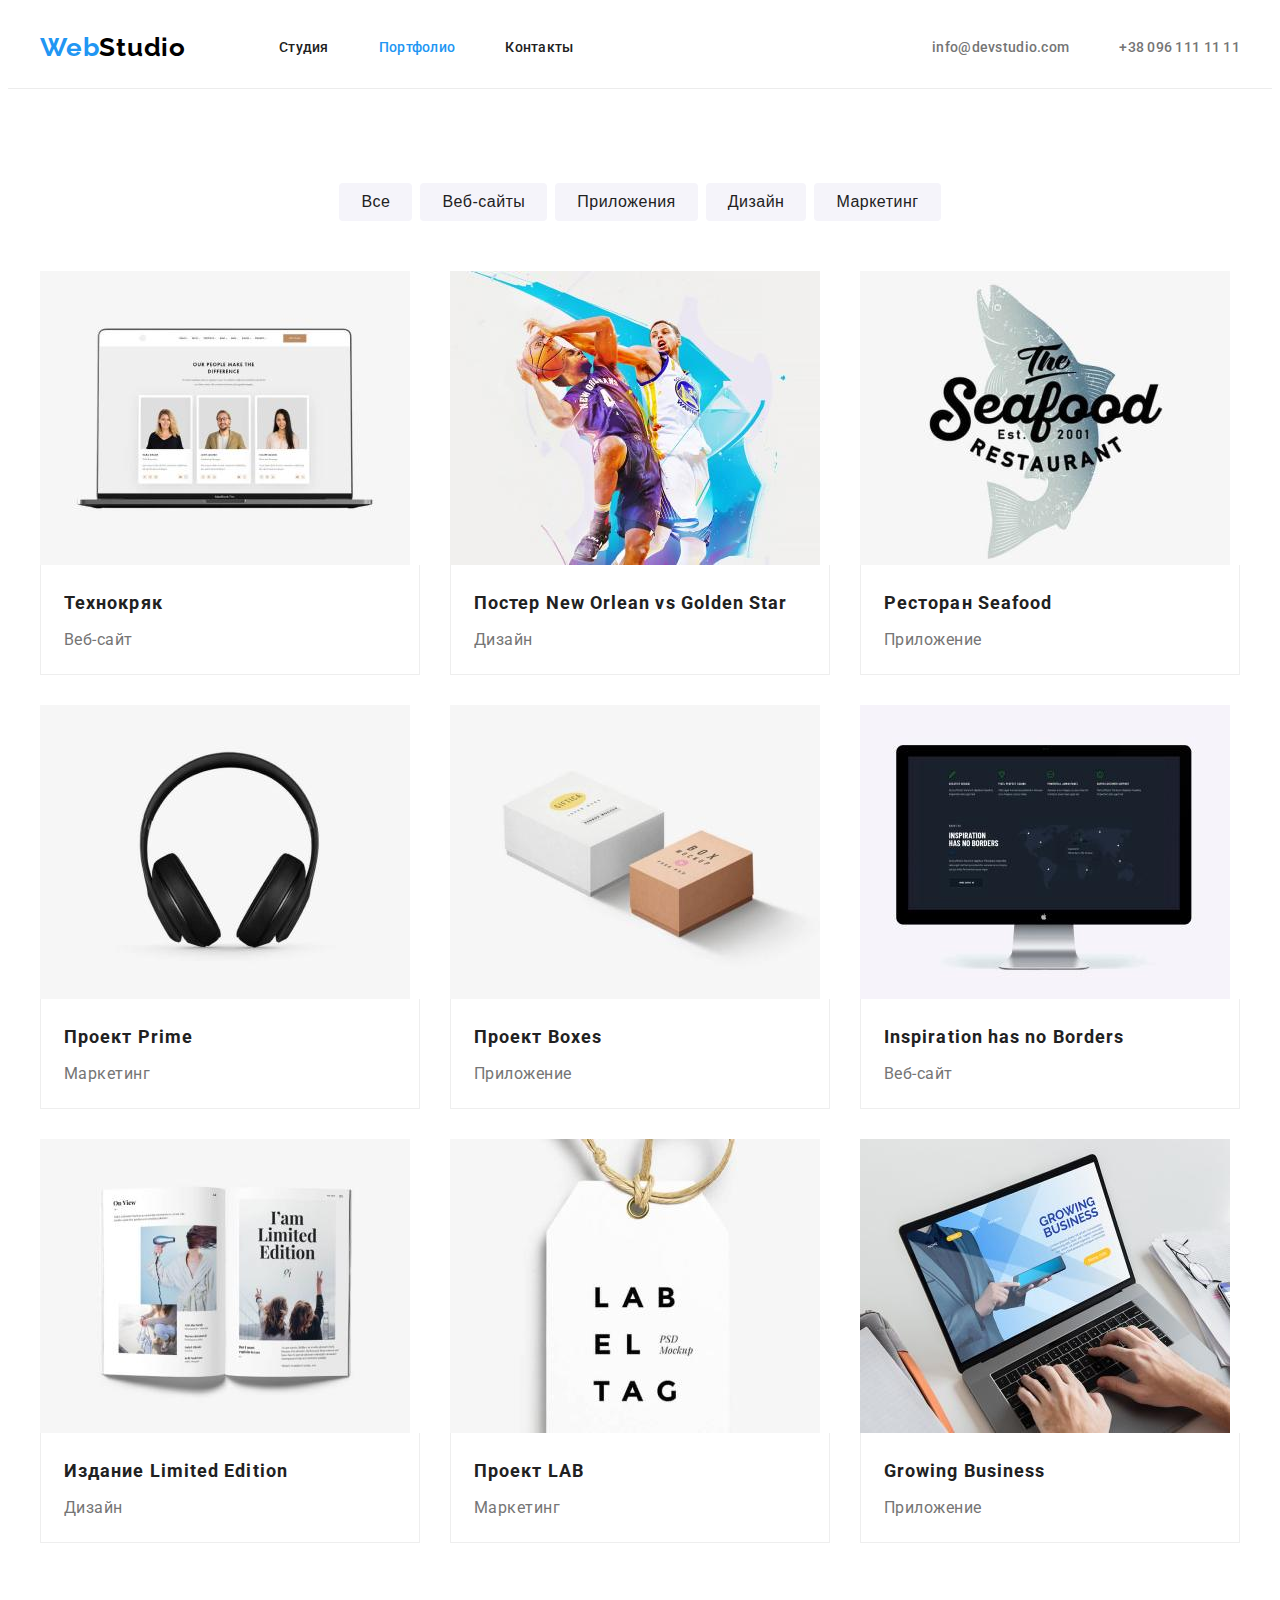
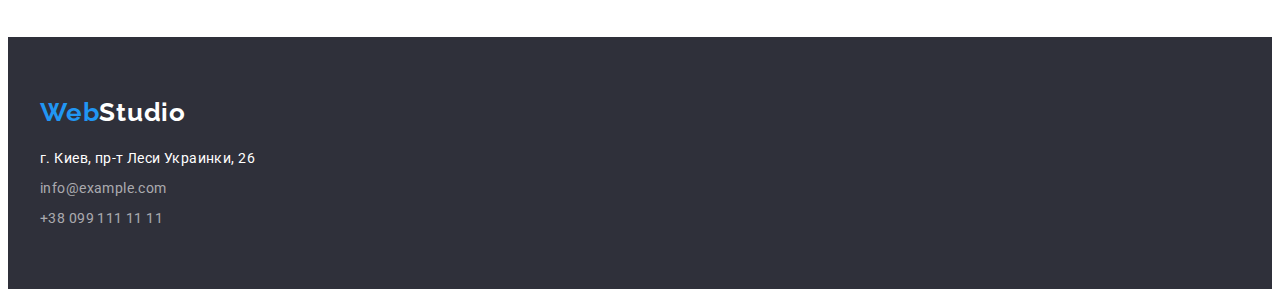
==== commit de38f463: "fix padding of logo in footer, fix abilities section and added margin-right of item in site-nav" ====
--- a/portfolio.html
+++ b/portfolio.html
@@ -27,22 +27,26 @@
         >
         <nav class="site-nav">
           <ul class="list">
-            <li><a class="link action" href="./index.html">Студия</a></li>
-            <li>
+            <li class="list-item">
+              <a class="link action" href="./index.html">Студия</a>
+            </li>
+            <li class="list-item">
               <a class="link action current" href="./portfolio.html"
                 >Портфолио</a
               >
             </li>
-            <li><a class="link action" href="">Контакты</a></li>
+            <li class="list-item">
+              <a class="link action" href="">Контакты</a>
+            </li>
           </ul>
         </nav>
         <ul class="list header-contacts">
-          <li>
+          <li class="list-item">
             <a class="link action" href="mailto:info@devstudio.com"
               >info@devstudio.com</a
             >
           </li>
-          <li>
+          <li class="list-item">
             <a class="link action" href="tel:+380961111111"
               >+38 096 111 11 11</a
             >
--- a/CSS/styles.css
+++ b/CSS/styles.css
@@ -62,6 +62,8 @@
 
 img {
   display: block;
+  max-width: 100%;
+  height: auto;
 }
 
 .list {
@@ -82,6 +84,7 @@
 /* ===========ЛОГО============= */
 .logo {
   margin-right: 93px;
+  padding: 24px 0;
   font-family: var(--secondary-font);
   font-size: 26px;
   line-height: 1.2;
@@ -97,11 +100,25 @@
 .logo-footer-part {
   color: #ffffff;
 }
+
+.footer .logo {
+  padding: 0;
+  margin-right: 0;
+}
+
 /* =============КОНЕЦ ЛОГО============== */
 
 /* ===============ШАПКА========================= */
 .header {
   border-bottom: 1px solid #ececec;
+}
+
+.header .link {
+  display: block;
+}
+
+.site-nav .link {
+  padding: 32px 0;
 }
 
 .site-nav .link,
@@ -113,10 +130,6 @@
   color: #212121;
 }
 
-.header .link {
-  padding: 24px 0;
-}
-
 .header-contacts .link {
   color: #757575;
 }
@@ -137,15 +150,16 @@
 
 .site-nav .list {
   display: flex;
-  width: 294px;
-  justify-content: space-between;
+}
+
+.header .list-item:not(:last-child) {
+  margin-right: 50px;
 }
 
 .header-contacts {
   display: flex;
-  width: 307px;
   margin-left: auto;
-  justify-content: space-between;
+  align-items: center;
 }
 
 /* ===================КОНЕЦ ШАПКИ================== */
@@ -153,7 +167,6 @@
 /* =================ГЕРОЙ===================== */
 .hero {
   padding: 200px 0;
-
   background-color: var(--footer-bgc);
   text-align: center;
 }
@@ -221,7 +234,7 @@
 .advantages-text {
   font-weight: 400;
   font-size: 14px;
-  line-height: 1.714285714285714;
+  line-height: 1.8;
   letter-spacing: 0.03em;
   color: var(--paragraph-color);
 }
@@ -229,15 +242,15 @@
 .advantages .list {
   display: flex;
   flex-wrap: wrap;
+  justify-content: center;
+  margin-top: calc(-1 * var(--primary-gap));
+  margin-left: calc(-1 * var(--primary-gap));
 }
 
 .advantages-item {
-  flex-basis: calc((100% - 90px) / 4);
-  margin-right: var(--primary-gap);
-}
-
-.advantages-item:last-child {
-  margin-right: 0;
+  margin-top: var(--primary-gap);
+  margin-left: var(--primary-gap);
+  flex-basis: calc(100% / 4 - var(--primary-gap));
 }
 
 /* ==============КОНЕЦ ПРЕИМУЩЕСТВА=============== */
@@ -255,21 +268,21 @@
 }
 
 .abilities {
-  padding: var(--section-pdg) 0;
+  padding: 0 0 var(--section-pdg);
 }
 
 .abilities-list {
   display: flex;
   flex-wrap: wrap;
+  justify-content: center;
+  margin-top: calc(-1 * var(--primary-gap));
+  margin-left: calc(-1 * var(--primary-gap));
 }
 
 .abilities-item {
-  margin-right: var(--primary-gap);
-  flex-basis: calc((100% - 60px) / 3);
-}
-
-.abilities-item:last-child {
-  margin-right: 0;
+  margin-top: var(--primary-gap);
+  margin-left: var(--primary-gap);
+  flex-basis: calc(100% / 3 - var(--primary-gap));
 }
 
 .team {
@@ -299,6 +312,7 @@
 .team .list {
   display: flex;
   flex-wrap: wrap;
+  justify-content: center;
   margin-top: calc(-1 * var(--primary-gap));
   margin-left: calc(-1 * var(--primary-gap));
 }
@@ -306,7 +320,10 @@
 .team-item {
   margin-top: var(--primary-gap);
   margin-left: var(--primary-gap);
-  flex-basis: calc((100% - 120px) / 4);
+  flex-basis: calc(100% / 4 - var(--primary-gap));
+  box-shadow: 0px 1px 3px rgba(0, 0, 0, 0.12), 0px 1px 1px rgba(0, 0, 0, 0.14),
+    0px 2px 1px rgba(0, 0, 0, 0.2);
+  border-radius: 0px 0px 4px 4px;
 }
 
 .team-item-thumb {
@@ -335,13 +352,15 @@
 .filter-btn:focus {
   color: #ffffff;
   background-color: var(--action-color);
+  box-shadow: 0px 3px 1px rgba(0, 0, 0, 0.1), 0px 1px 2px rgba(0, 0, 0, 0.08),
+    0px 2px 2px rgba(0, 0, 0, 0.12);
 }
 
 .project-title {
   font-weight: 700;
   font-size: 18px;
   line-height: 2;
-  letter-spacing: 0.05em;
+  letter-spacing: 0.06em;
   color: var(--main-title-color);
   margin-bottom: 4px;
 }
@@ -349,7 +368,7 @@
 .project-text {
   font-weight: 400;
   font-size: 16px;
-  line-height: 1.87;
+  line-height: 1.875;
   letter-spacing: 0.03em;
   color: var(--paragraph-color);
 }
@@ -370,17 +389,18 @@
   border-radius: 4px;
 }
 
-.filter-list-item {
+.filter-list-item:not(:last-child) {
   margin-right: 8px;
 }
 
-.filter-list-item:last-child {
-  margin-right: 0;
+.projects .link {
+  display: block;
 }
 
 .projects-list {
   display: flex;
   flex-wrap: wrap;
+  justify-content: center;
   margin-top: calc(-1 * (var(--primary-gap)));
   margin-left: calc(-1 * (var(--primary-gap)));
 }
@@ -388,11 +408,11 @@
 .projects-list-item {
   margin-top: 30px;
   margin-left: 30px;
-  flex-basis: calc((100% - 90px) / 3);
+  flex-basis: calc(100% / 3 - var(--primary-gap));
 }
 
 .projects-item-thumb {
-  padding: 20px 24px;
+  padding: 20px 23px 19px;
   border: 1px solid #eeeeee;
   border-top: none;
 }
@@ -423,7 +443,7 @@
   font-weight: 400;
   font-style: normal;
   font-size: 14px;
-  line-height: 1.71;
+  line-height: 1.5;
   letter-spacing: 0.03em;
   color: #ffffff;
 }
